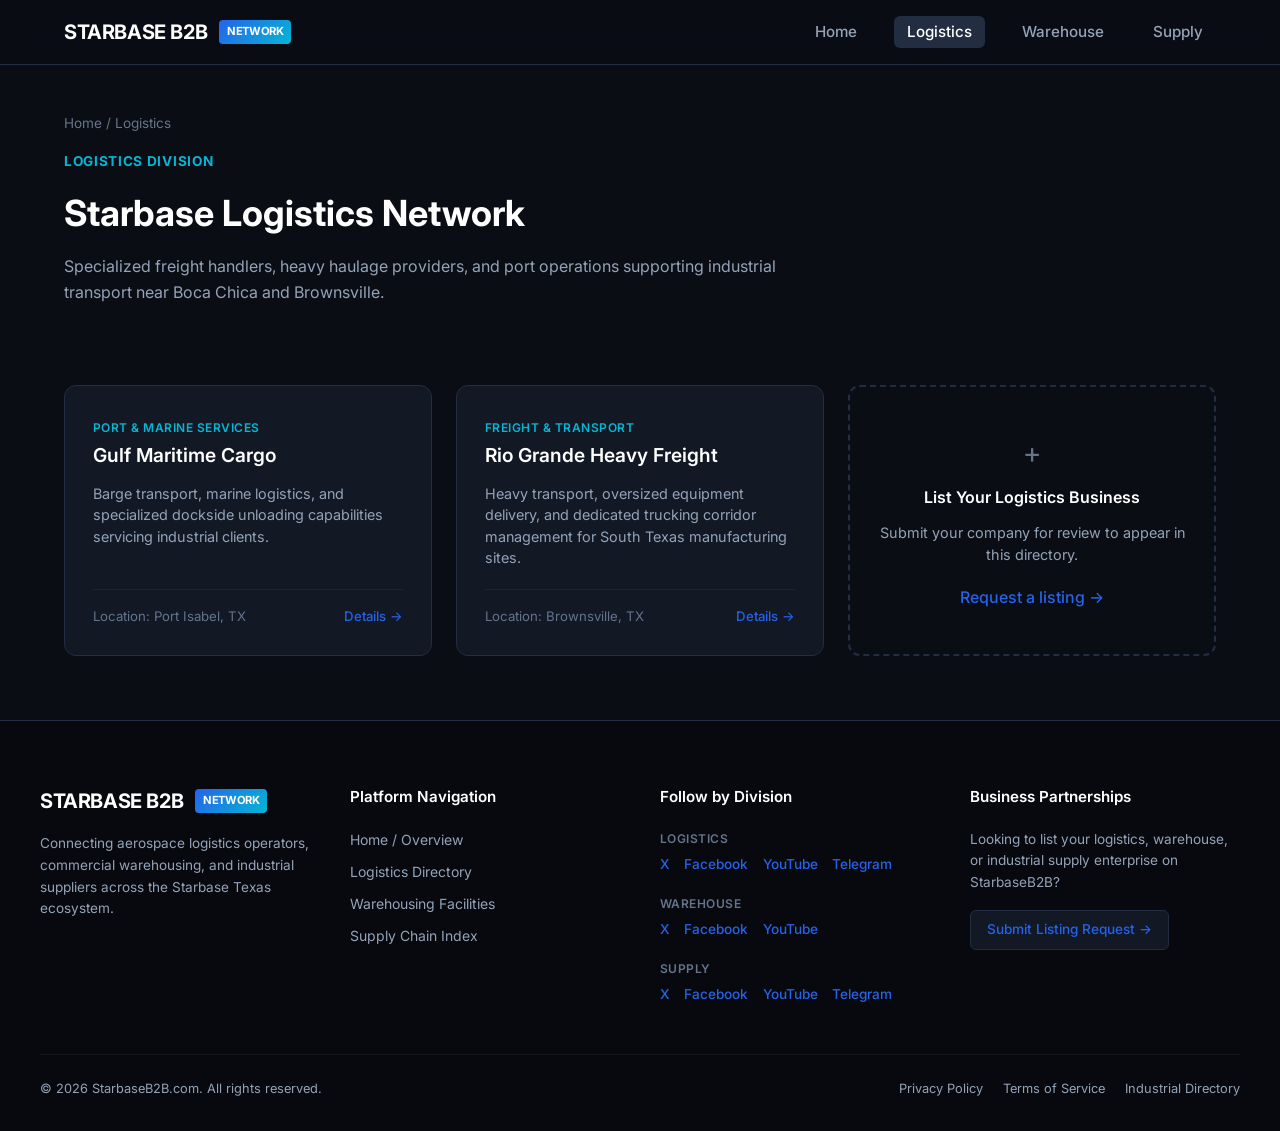
==== logistics/index.html @ ca17db0e "Add files via upload" ====
<!DOCTYPE html><html lang="en"> <head><meta charset="UTF-8"><meta name="viewport" content="width=device-width, initial-scale=1.0"><title>Logistics Directory — Starbase B2B</title><meta name="description" content="Freight handlers, heavy haulage providers, and port operations supporting industrial transport near Boca Chica and Brownsville, Texas."><link rel="canonical" href="https://starbaseb2b.com/logistics/"><meta property="og:type" content="website"><meta property="og:title" content="Logistics Directory — Starbase B2B"><meta property="og:description" content="Freight handlers, heavy haulage providers, and port operations supporting industrial transport near Boca Chica and Brownsville, Texas."><meta property="og:url" content="https://starbaseb2b.com/logistics/"><link rel="icon" href="data:image/svg+xml,%3Csvg xmlns='http://www.w3.org/2000/svg' viewBox='0 0 32 32'%3E%3Crect width='32' height='32' rx='6' fill='%230a0d14'/%3E%3Cdefs%3E%3ClinearGradient id='g' x1='0' y1='0' x2='32' y2='32'%3E%3Cstop offset='0' stop-color='%232563eb'/%3E%3Cstop offset='1' stop-color='%2306b6d4'/%3E%3C/linearGradient%3E%3C/defs%3E%3Ctext x='16' y='22' font-family='Arial,sans-serif' font-weight='700' font-size='15' fill='url(%23g)' text-anchor='middle'%3ESB%3C/text%3E%3C/svg%3E"><link rel="preconnect" href="https://fonts.googleapis.com"><link rel="preconnect" href="https://fonts.gstatic.com" crossorigin><link href="https://fonts.googleapis.com/css2?family=Inter:wght@300;400;500;600;700&display=swap" rel="stylesheet"><link rel="stylesheet" href="/_astro/index.CBoNeMst.css"></head> <body> <header> <div class="nav-container"> <a href="/" class="brand">
STARBASE B2B
<span class="brand-badge">NETWORK</span> </a> <nav> <ul> <li><a href="/" class="">Home</a></li> <li><a href="/logistics/" class="active">Logistics</a></li> <li><a href="/warehouse/" class="">Warehouse</a></li> <li><a href="/supply/" class="">Supply</a></li> </ul> </nav> </div> </header> <main>  <div class="page-header"> <div class="breadcrumb"><a href="/">Home</a> / Logistics</div> <span class="section-tag">Logistics Division</span> <h1 class="section-title" style="font-size: 2.25rem;">Starbase Logistics Network</h1> <p class="section-desc">Specialized freight handlers, heavy haulage providers, and port operations supporting industrial transport near Boca Chica and Brownsville.</p> </div> <section class="content-section" style="border-top: none;"> <div class="enterprise-grid"> <a href="/logistics/gulf-maritime-cargo/" class="card"> <div> <span class="card-category">Port &amp; Marine Services</span> <h3 class="card-title">Gulf Maritime Cargo</h3> <p class="card-text">Barge transport, marine logistics, and specialized dockside unloading capabilities servicing industrial clients.</p> </div> <div class="card-meta"> <span>Location: Port Isabel, TX</span> <span class="card-link">Details &rarr;</span> </div> </a><a href="/logistics/rio-grande-heavy-freight/" class="card"> <div> <span class="card-category">Freight &amp; Transport</span> <h3 class="card-title">Rio Grande Heavy Freight</h3> <p class="card-text">Heavy transport, oversized equipment delivery, and dedicated trucking corridor management for South Texas manufacturing sites.</p> </div> <div class="card-meta"> <span>Location: Brownsville, TX</span> <span class="card-link">Details &rarr;</span> </div> </a> <div class="card card-placeholder"> <div class="placeholder-icon">+</div> <h3 class="card-title" style="font-size: 1rem;">List Your Logistics Business</h3> <p class="card-text">Submit your company for review to appear in this directory.</p> <a href="mailto:contact@starbaseb2b.com?subject=Logistics%20Listing%20Request" class="card-link">Request a listing &rarr;</a> </div> </div> </section>  </main> <footer> <div class="footer-grid"> <div> <a href="/" class="brand" style="margin-bottom: 1rem;">
STARBASE B2B
<span class="brand-badge">NETWORK</span> </a> <p class="footer-brand-desc">
Connecting aerospace logistics operators, commercial warehousing, and industrial suppliers across the Starbase Texas ecosystem.
</p> </div> <div> <h4 class="footer-heading">Platform Navigation</h4> <ul class="footer-list"> <li><a href="/">Home / Overview</a></li> <li><a href="/logistics/">Logistics Directory</a></li> <li><a href="/warehouse/">Warehousing Facilities</a></li> <li><a href="/supply/">Supply Chain Index</a></li> </ul> </div> <div> <h4 class="footer-heading">Follow by Division</h4> <div class="footer-social-group"> <span class="footer-social-label">Logistics</span> <div class="footer-social-links"> <a href="https://x.com/StarbaseLogi" target="_blank" rel="noopener">X</a> <a href="https://facebook.com/StarbaseLogi" target="_blank" rel="noopener">Facebook</a> <a href="https://youtube.com/@StarbaseLogi" target="_blank" rel="noopener">YouTube</a> <a href="https://t.me/StarbaseLogi" target="_blank" rel="noopener">Telegram</a> </div> </div> <div class="footer-social-group"> <span class="footer-social-label">Warehouse</span> <div class="footer-social-links"> <a href="https://x.com/StarbaseWarehouse" target="_blank" rel="noopener">X</a> <a href="https://facebook.com/StarbaseWarehouse" target="_blank" rel="noopener">Facebook</a> <a href="https://youtube.com/@StarbaseWarehouse" target="_blank" rel="noopener">YouTube</a> </div> </div> <div class="footer-social-group"> <span class="footer-social-label">Supply</span> <div class="footer-social-links"> <a href="https://x.com/StarbaseSupply" target="_blank" rel="noopener">X</a> <a href="https://facebook.com/StarbaseSupply" target="_blank" rel="noopener">Facebook</a> <a href="https://youtube.com/@StarbaseSupply" target="_blank" rel="noopener">YouTube</a> <a href="https://t.me/StarbaseSupply" target="_blank" rel="noopener">Telegram</a> </div> </div> </div> <div> <h4 class="footer-heading">Business Partnerships</h4> <p class="footer-brand-desc" style="margin-top: 0; margin-bottom: 1rem;">
Looking to list your logistics, warehouse, or industrial supply enterprise on StarbaseB2B?
</p> <a href="mailto:contact@starbaseb2b.com?subject=Business%20Partnership%20Inquiry" class="footer-cta-btn">
Submit Listing Request &rarr;
</a> </div> </div> <div class="footer-bottom"> <div>&copy; 2026 StarbaseB2B.com. All rights reserved.</div> <div class="footer-links"> <a href="/privacy/">Privacy Policy</a> <a href="/terms/">Terms of Service</a> <a href="/logistics/">Industrial Directory</a> </div> </div> </footer> </body></html>
---- _astro/index.CBoNeMst.css ----
:root{--bg-primary: #0a0d14;--bg-card: #121824;--bg-card-hover: #1a2234;--border-color: #232d42;--accent-blue: #2563eb;--accent-cyan: #06b6d4;--accent-glow: rgba(37, 99, 235, .15);--text-main: #f1f5f9;--text-muted: #94a3b8;--text-dim: #64748b;--font-main: "Inter", system-ui, -apple-system, sans-serif;--max-width: 1200px}*{box-sizing:border-box;margin:0;padding:0}html{scroll-behavior:smooth}body{background-color:var(--bg-primary);color:var(--text-main);font-family:var(--font-main);line-height:1.6;-webkit-font-smoothing:antialiased}header{position:sticky;top:0;z-index:100;background:#0a0d14d9;backdrop-filter:blur(12px);border-bottom:1px solid var(--border-color)}.nav-container{max-width:var(--max-width);margin:0 auto;padding:1rem 1.5rem;display:flex;justify-content:space-between;align-items:center}.brand{display:flex;align-items:center;gap:.75rem;font-size:1.25rem;font-weight:700;letter-spacing:-.02em;color:#fff;text-decoration:none}.brand-badge{background:linear-gradient(135deg,var(--accent-blue),var(--accent-cyan));color:#fff;font-size:.7rem;font-weight:700;padding:.2rem .5rem;border-radius:4px;text-transform:uppercase}nav ul{display:flex;list-style:none;gap:1.5rem}nav a{color:var(--text-muted);text-decoration:none;font-size:.95rem;font-weight:500;transition:all .2s ease;padding:.4rem .8rem;border-radius:6px}nav a:hover,nav a.active{color:#fff;background:var(--border-color)}.hero{padding:5rem 1.5rem 4rem;text-align:center;max-width:var(--max-width);margin:0 auto;position:relative}.hero-badge{display:inline-block;background:var(--accent-glow);border:1px solid rgba(37,99,235,.3);color:var(--accent-cyan);font-size:.85rem;font-weight:600;padding:.35rem 1rem;border-radius:50px;margin-bottom:1.5rem}.hero h1{font-size:2.75rem;font-weight:800;line-height:1.2;margin-bottom:1.25rem;background:linear-gradient(180deg,#fff,#94a3b8);-webkit-background-clip:text;-webkit-text-fill-color:transparent}.hero p{font-size:1.15rem;color:var(--text-muted);max-width:700px;margin:0 auto 2rem}.page-header{max-width:var(--max-width);margin:0 auto;padding:3rem 1.5rem 1rem}.page-header .section-tag{margin-bottom:.75rem}.breadcrumb{color:var(--text-dim);font-size:.85rem;margin-bottom:1rem}.breadcrumb a{color:var(--text-dim);text-decoration:none}.breadcrumb a:hover{color:var(--text-muted)}.content-section{max-width:var(--max-width);margin:0 auto;padding:4rem 1.5rem;border-top:1px solid var(--border-color)}.section-header{margin-bottom:2.5rem;display:flex;align-items:flex-end;justify-content:space-between;flex-wrap:wrap;gap:1rem}.section-tag{color:var(--accent-cyan);font-size:.85rem;font-weight:700;text-transform:uppercase;letter-spacing:.05em;margin-bottom:.5rem;display:block}.section-title{font-size:1.85rem;font-weight:700;color:#fff;margin-bottom:.75rem}.section-desc{color:var(--text-muted);font-size:1rem;max-width:750px}.section-link{color:var(--accent-blue);text-decoration:none;font-weight:500;font-size:.9rem;white-space:nowrap}.section-link:hover{text-decoration:underline}.enterprise-grid{display:grid;grid-template-columns:repeat(auto-fill,minmax(320px,1fr));gap:1.5rem}.card{background:var(--bg-card);border:1px solid var(--border-color);border-radius:12px;padding:1.75rem;transition:all .25s ease;display:flex;flex-direction:column;justify-content:space-between;text-decoration:none;color:inherit}.card:hover{background:var(--bg-card-hover);border-color:#2563eb66;transform:translateY(-2px)}.card-category{font-size:.75rem;font-weight:600;color:var(--accent-cyan);text-transform:uppercase;letter-spacing:.04em;margin-bottom:.5rem}.card-title{font-size:1.2rem;font-weight:600;color:#fff;margin-bottom:.75rem}.card-text{color:var(--text-muted);font-size:.9rem;margin-bottom:1.25rem;line-height:1.5}.card-meta{display:flex;align-items:center;justify-content:space-between;padding-top:1rem;border-top:1px solid rgba(255,255,255,.05);font-size:.825rem;color:var(--text-dim)}.card-link{color:var(--accent-blue);text-decoration:none;font-weight:500;display:inline-flex;align-items:center;gap:.25rem}.card-link:hover{text-decoration:underline}.card-placeholder{border:2px dashed var(--border-color);background:transparent;text-align:center;align-items:center;justify-content:center;padding:2.5rem 1.5rem}.card-placeholder:hover{border-color:var(--text-muted);background:#ffffff05}.placeholder-icon{font-size:1.8rem;margin-bottom:.5rem;color:var(--text-dim)}.detail-body{max-width:750px}.detail-body h2{color:#fff;font-size:1.3rem;margin:2rem 0 1rem}.detail-body ul{color:var(--text-muted);padding-left:1.25rem;margin-bottom:1rem}.detail-body p{color:var(--text-muted);margin-bottom:1rem}.detail-meta{display:flex;flex-wrap:wrap;gap:1.5rem;color:var(--text-dim);font-size:.9rem;padding:1.25rem 0;margin-bottom:1rem;border-top:1px solid var(--border-color);border-bottom:1px solid var(--border-color)}footer{border-top:1px solid var(--border-color);padding:4rem 1.5rem 2rem;background:#07090e;color:var(--text-muted);font-size:.875rem}.footer-grid{max-width:var(--max-width);margin:0 auto;display:grid;grid-template-columns:repeat(auto-fit,minmax(220px,1fr));gap:2.5rem;padding-bottom:3rem;border-bottom:1px solid rgba(255,255,255,.05)}.footer-brand-desc{color:var(--text-muted);font-size:.85rem;line-height:1.6;margin-top:.75rem}.footer-heading{color:#fff;font-size:.95rem;font-weight:600;margin-bottom:1.2rem}.footer-list{list-style:none;display:flex;flex-direction:column;gap:.6rem}.footer-list a{color:var(--text-muted);text-decoration:none;transition:color .2s ease}.footer-list a:hover{color:#fff}.footer-social-group+.footer-social-group{margin-top:1.1rem}.footer-social-label{display:block;color:var(--text-dim);font-size:.75rem;font-weight:600;text-transform:uppercase;letter-spacing:.04em;margin-bottom:.4rem}.footer-social-links{display:flex;flex-wrap:wrap;gap:.4rem .9rem}.footer-social-links a{color:var(--accent-blue);text-decoration:none;font-weight:500;font-size:.85rem;transition:color .2s ease}.footer-social-links a:hover{color:var(--accent-cyan);text-decoration:underline}.footer-cta-btn{display:inline-block;background:var(--bg-card);border:1px solid var(--border-color);color:var(--accent-blue);font-size:.85rem;font-weight:500;padding:.5rem 1rem;border-radius:6px;text-decoration:none;transition:border-color .2s ease}.footer-cta-btn:hover{border-color:var(--accent-blue)}.footer-bottom{max-width:var(--max-width);margin:0 auto;padding-top:1.5rem;display:flex;justify-content:space-between;align-items:center;flex-wrap:wrap;gap:1rem;font-size:.8rem;color:var(--text-muted)}.footer-links{display:flex;gap:1.25rem}.footer-links a{color:var(--text-muted);text-decoration:none}.footer-links a:hover{color:#fff}@media (max-width: 768px){.hero h1{font-size:2rem}.nav-container{flex-direction:column;gap:1rem}nav ul{gap:.5rem;flex-wrap:wrap;justify-content:center}.footer-bottom{flex-direction:column;text-align:center}.section-header{flex-direction:column;align-items:flex-start}}
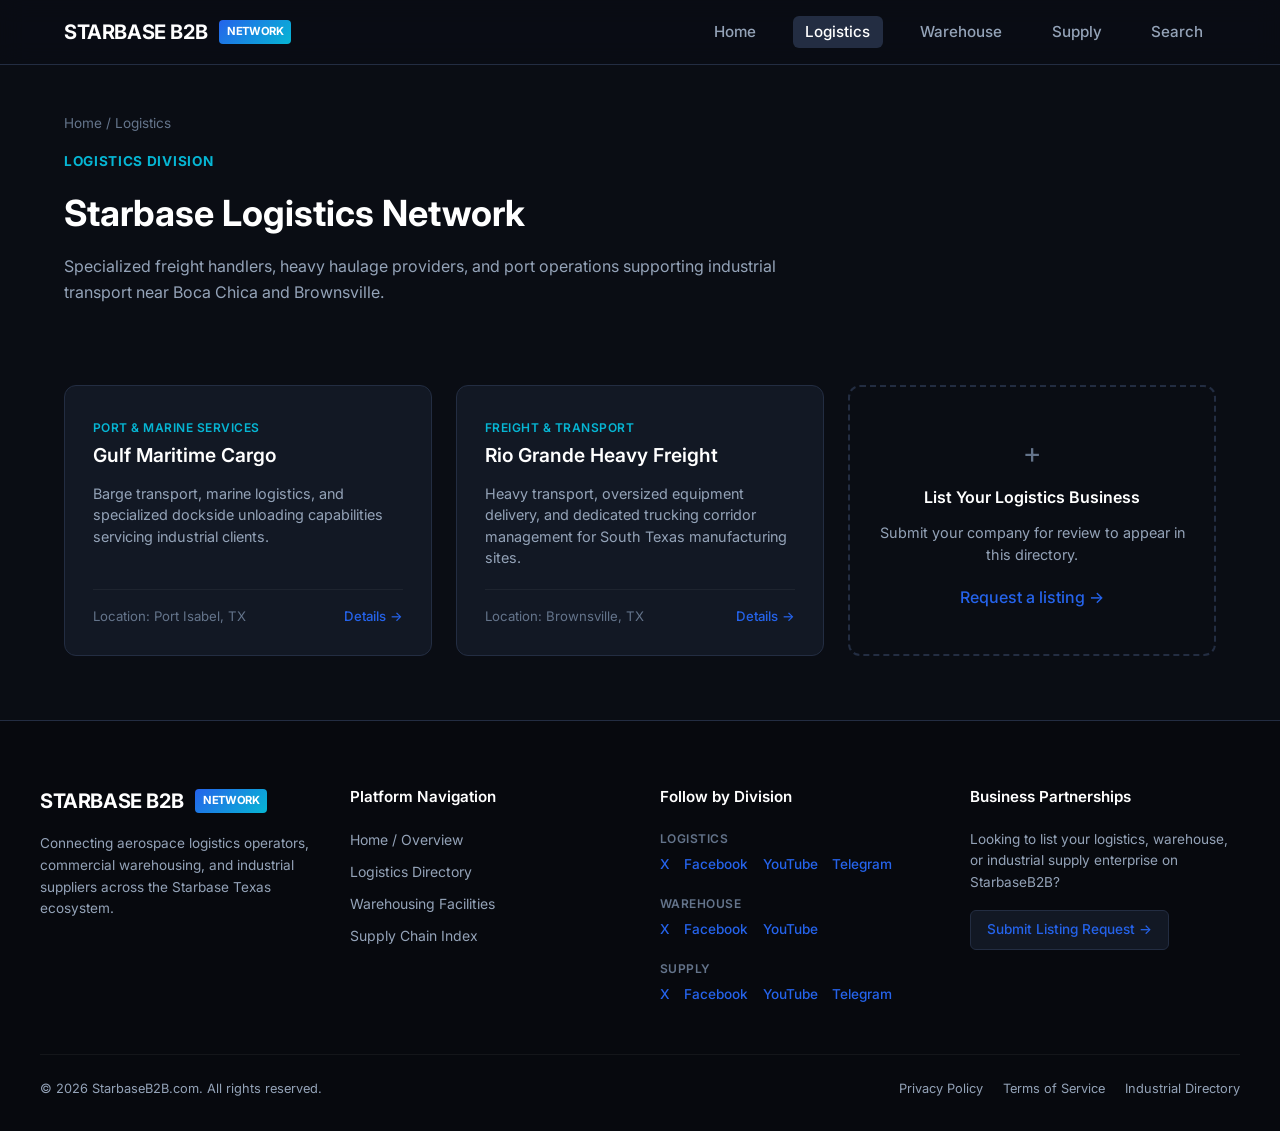
==== commit 46588751: "Add files via upload" ====
--- a/logistics/index.html
+++ b/logistics/index.html
@@ -1,6 +1,6 @@
 <!DOCTYPE html><html lang="en"> <head><meta charset="UTF-8"><meta name="viewport" content="width=device-width, initial-scale=1.0"><title>Logistics Directory — Starbase B2B</title><meta name="description" content="Freight handlers, heavy haulage providers, and port operations supporting industrial transport near Boca Chica and Brownsville, Texas."><link rel="canonical" href="https://starbaseb2b.com/logistics/"><meta property="og:type" content="website"><meta property="og:title" content="Logistics Directory — Starbase B2B"><meta property="og:description" content="Freight handlers, heavy haulage providers, and port operations supporting industrial transport near Boca Chica and Brownsville, Texas."><meta property="og:url" content="https://starbaseb2b.com/logistics/"><link rel="icon" href="data:image/svg+xml,%3Csvg xmlns='http://www.w3.org/2000/svg' viewBox='0 0 32 32'%3E%3Crect width='32' height='32' rx='6' fill='%230a0d14'/%3E%3Cdefs%3E%3ClinearGradient id='g' x1='0' y1='0' x2='32' y2='32'%3E%3Cstop offset='0' stop-color='%232563eb'/%3E%3Cstop offset='1' stop-color='%2306b6d4'/%3E%3C/linearGradient%3E%3C/defs%3E%3Ctext x='16' y='22' font-family='Arial,sans-serif' font-weight='700' font-size='15' fill='url(%23g)' text-anchor='middle'%3ESB%3C/text%3E%3C/svg%3E"><link rel="preconnect" href="https://fonts.googleapis.com"><link rel="preconnect" href="https://fonts.gstatic.com" crossorigin><link href="https://fonts.googleapis.com/css2?family=Inter:wght@300;400;500;600;700&display=swap" rel="stylesheet"><link rel="stylesheet" href="/_astro/index.CBoNeMst.css"></head> <body> <header> <div class="nav-container"> <a href="/" class="brand">
 STARBASE B2B
-<span class="brand-badge">NETWORK</span> </a> <nav> <ul> <li><a href="/" class="">Home</a></li> <li><a href="/logistics/" class="active">Logistics</a></li> <li><a href="/warehouse/" class="">Warehouse</a></li> <li><a href="/supply/" class="">Supply</a></li> </ul> </nav> </div> </header> <main>  <div class="page-header"> <div class="breadcrumb"><a href="/">Home</a> / Logistics</div> <span class="section-tag">Logistics Division</span> <h1 class="section-title" style="font-size: 2.25rem;">Starbase Logistics Network</h1> <p class="section-desc">Specialized freight handlers, heavy haulage providers, and port operations supporting industrial transport near Boca Chica and Brownsville.</p> </div> <section class="content-section" style="border-top: none;"> <div class="enterprise-grid"> <a href="/logistics/gulf-maritime-cargo/" class="card"> <div> <span class="card-category">Port &amp; Marine Services</span> <h3 class="card-title">Gulf Maritime Cargo</h3> <p class="card-text">Barge transport, marine logistics, and specialized dockside unloading capabilities servicing industrial clients.</p> </div> <div class="card-meta"> <span>Location: Port Isabel, TX</span> <span class="card-link">Details &rarr;</span> </div> </a><a href="/logistics/rio-grande-heavy-freight/" class="card"> <div> <span class="card-category">Freight &amp; Transport</span> <h3 class="card-title">Rio Grande Heavy Freight</h3> <p class="card-text">Heavy transport, oversized equipment delivery, and dedicated trucking corridor management for South Texas manufacturing sites.</p> </div> <div class="card-meta"> <span>Location: Brownsville, TX</span> <span class="card-link">Details &rarr;</span> </div> </a> <div class="card card-placeholder"> <div class="placeholder-icon">+</div> <h3 class="card-title" style="font-size: 1rem;">List Your Logistics Business</h3> <p class="card-text">Submit your company for review to appear in this directory.</p> <a href="mailto:contact@starbaseb2b.com?subject=Logistics%20Listing%20Request" class="card-link">Request a listing &rarr;</a> </div> </div> </section>  </main> <footer> <div class="footer-grid"> <div> <a href="/" class="brand" style="margin-bottom: 1rem;">
+<span class="brand-badge">NETWORK</span> </a> <nav> <ul> <li><a href="/" class="">Home</a></li> <li><a href="/logistics/" class="active">Logistics</a></li> <li><a href="/warehouse/" class="">Warehouse</a></li> <li><a href="/supply/" class="">Supply</a></li> <li><a href="/search/" class="">Search</a></li> </ul> </nav> </div> </header> <main data-pagefind-body>  <div class="page-header"> <div class="breadcrumb"><a href="/">Home</a> / Logistics</div> <span class="section-tag">Logistics Division</span> <h1 class="section-title" style="font-size: 2.25rem;">Starbase Logistics Network</h1> <p class="section-desc">Specialized freight handlers, heavy haulage providers, and port operations supporting industrial transport near Boca Chica and Brownsville.</p> </div> <section class="content-section" style="border-top: none;"> <div class="enterprise-grid"> <a href="/logistics/gulf-maritime-cargo/" class="card"> <div> <span class="card-category">Port &amp; Marine Services</span> <h3 class="card-title">Gulf Maritime Cargo</h3> <p class="card-text">Barge transport, marine logistics, and specialized dockside unloading capabilities servicing industrial clients.</p> </div> <div class="card-meta"> <span>Location: Port Isabel, TX</span> <span class="card-link">Details &rarr;</span> </div> </a><a href="/logistics/rio-grande-heavy-freight/" class="card"> <div> <span class="card-category">Freight &amp; Transport</span> <h3 class="card-title">Rio Grande Heavy Freight</h3> <p class="card-text">Heavy transport, oversized equipment delivery, and dedicated trucking corridor management for South Texas manufacturing sites.</p> </div> <div class="card-meta"> <span>Location: Brownsville, TX</span> <span class="card-link">Details &rarr;</span> </div> </a> <div class="card card-placeholder"> <div class="placeholder-icon">+</div> <h3 class="card-title" style="font-size: 1rem;">List Your Logistics Business</h3> <p class="card-text">Submit your company for review to appear in this directory.</p> <a href="mailto:contact@starbaseb2b.com?subject=Logistics%20Listing%20Request" class="card-link">Request a listing &rarr;</a> </div> </div> </section>  </main> <footer> <div class="footer-grid"> <div> <a href="/" class="brand" style="margin-bottom: 1rem;">
 STARBASE B2B
 <span class="brand-badge">NETWORK</span> </a> <p class="footer-brand-desc">
 Connecting aerospace logistics operators, commercial warehousing, and industrial suppliers across the Starbase Texas ecosystem.
